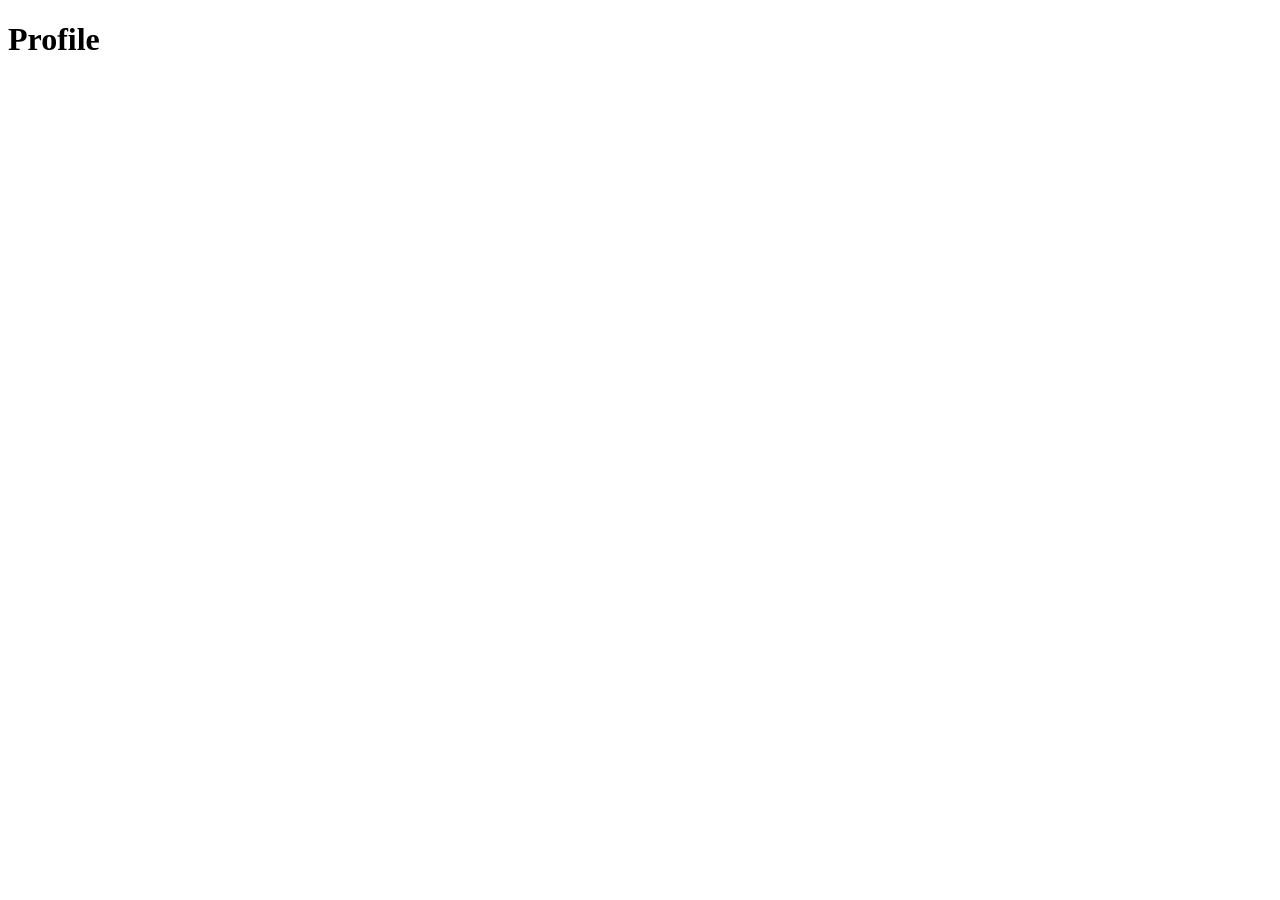
==== profile.html @ 3539e038 "Init the project" ====
<!doctype html>
<html lang="en">
  <head>
    <meta charset="UTF-8" />
    <meta name="viewport" content="width=device-width, initial-scale=1.0" />
    <title>Profile</title>
  </head>
  <body>
    <h1 class="">Profile</h1>
  </body>
</html>
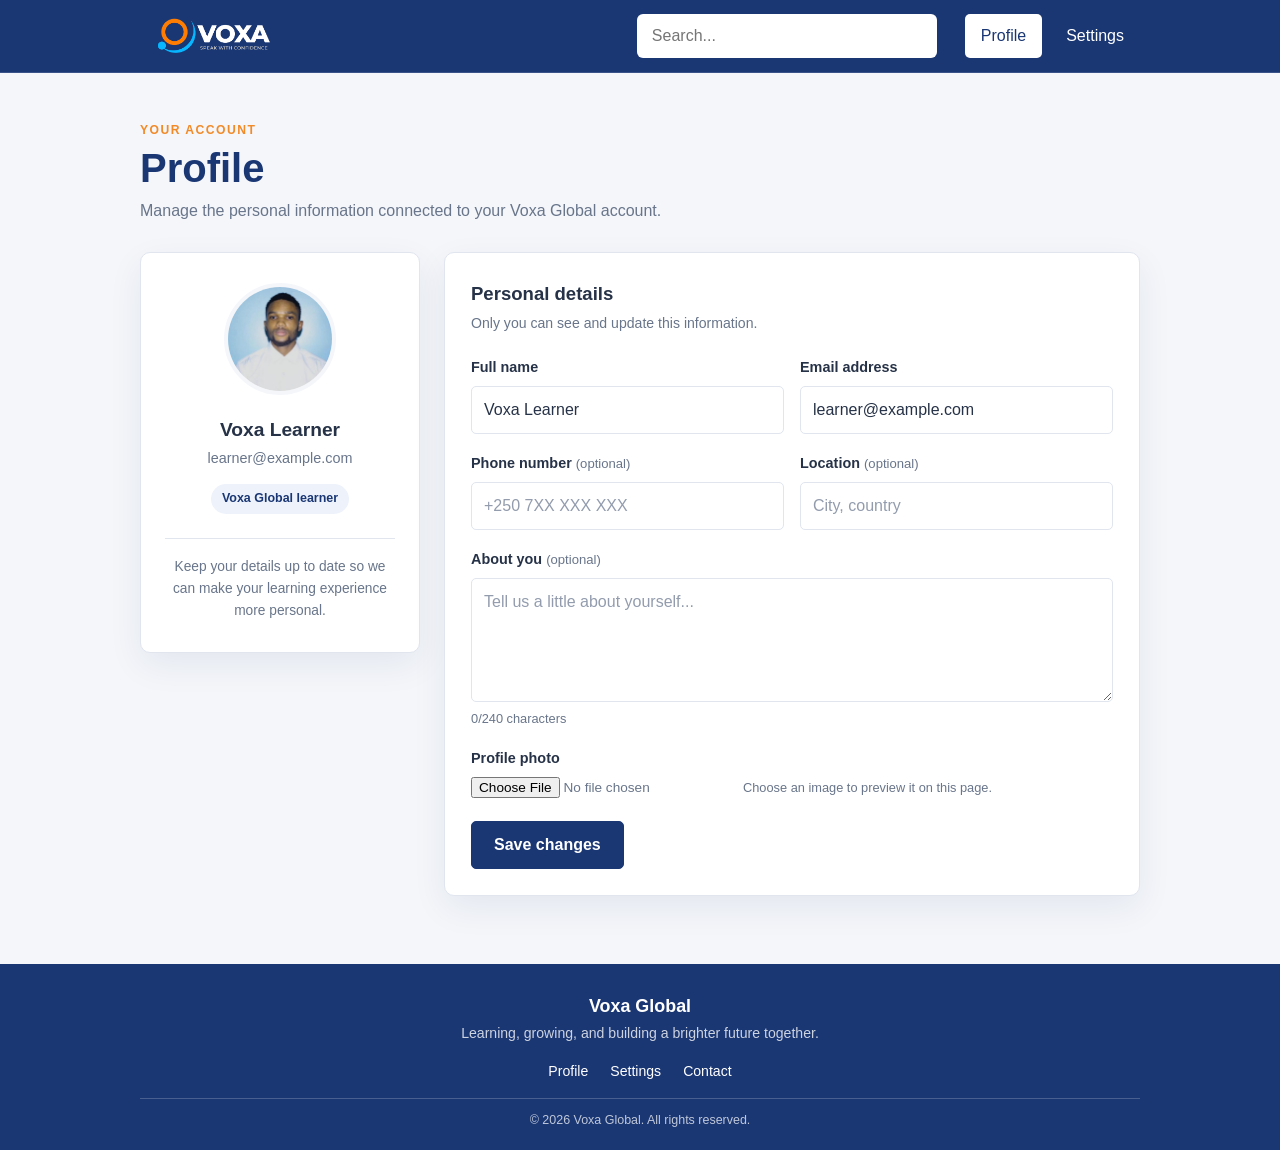
==== commit 67425127: "Adding some JS, Customize all the pages" ====
--- a/profile.html
+++ b/profile.html
@@ -3,9 +3,108 @@
   <head>
     <meta charset="UTF-8" />
     <meta name="viewport" content="width=device-width, initial-scale=1.0" />
-    <title>Profile</title>
+    <meta name="theme-color" content="#1a3774" />
+    <title>Your Profile | Voxa Global</title>
+    <link rel="stylesheet" href="style.css" />
+    <script src="app.js" defer></script>
   </head>
   <body>
-    <h1 class="">Profile</h1>
+    <header class="site-header">
+      <nav class="site-nav" aria-label="Main navigation">
+        <a href="index.html" class="logo" aria-label="Voxa Global home">
+          <img src="./logo.png" alt="Voxa Global" width="150" />
+        </a>
+        <button class="menu-toggle" type="button" aria-expanded="false" aria-controls="nav-content">
+          <span class="sr-only">Toggle navigation</span>
+          <span></span><span></span><span></span>
+        </button>
+        <div class="nav-content" id="nav-content">
+          <form class="header-search" role="search" action="index.html">
+            <label class="sr-only" for="site-search">Search</label>
+            <input id="site-search" type="search" name="q" placeholder="Search..." />
+          </form>
+          <ul class="nav-links">
+            <li><a href="profile.html" aria-current="page">Profile</a></li>
+            <li><a href="settings.html">Settings</a></li>
+          </ul>
+        </div>
+      </nav>
+    </header>
+
+    <main class="page-shell">
+      <section class="page-heading">
+        <p class="eyebrow">YOUR ACCOUNT</p>
+        <h1>Profile</h1>
+        <p>Manage the personal information connected to your Voxa Global account.</p>
+      </section>
+
+      <div class="profile-layout">
+        <aside class="profile-summary panel">
+          <img class="profile-avatar" src="./profile.jpeg" alt="Your profile" data-profile-avatar />
+          <h2 data-profile-name>Voxa Learner</h2>
+          <p data-profile-email>learner@example.com</p>
+          <span class="member-badge">Voxa Global learner</span>
+          <div class="summary-divider"></div>
+          <p class="summary-note">Keep your details up to date so we can make your learning experience more personal.</p>
+        </aside>
+
+        <section class="panel profile-details" aria-labelledby="profile-details-title">
+          <div class="panel-heading">
+            <div>
+              <h2 id="profile-details-title">Personal details</h2>
+              <p>Only you can see and update this information.</p>
+            </div>
+          </div>
+          <form id="profile-form" class="form-grid">
+            <div class="field">
+              <label for="full-name">Full name</label>
+              <input id="full-name" name="fullName" type="text" autocomplete="name" value="Voxa Learner" required maxlength="80" />
+            </div>
+            <div class="field">
+              <label for="email">Email address</label>
+              <input id="email" name="email" type="email" autocomplete="email" value="learner@example.com" required maxlength="120" />
+            </div>
+            <div class="field">
+              <label for="phone">Phone number <span class="optional">(optional)</span></label>
+              <input id="phone" name="phone" type="tel" autocomplete="tel" placeholder="+250 7XX XXX XXX" maxlength="30" />
+            </div>
+            <div class="field">
+              <label for="location">Location <span class="optional">(optional)</span></label>
+              <input id="location" name="location" type="text" autocomplete="address-level2" placeholder="City, country" maxlength="80" />
+            </div>
+            <div class="field field-full">
+              <label for="bio">About you <span class="optional">(optional)</span></label>
+              <textarea id="bio" name="bio" rows="4" maxlength="240" placeholder="Tell us a little about yourself..."></textarea>
+              <span class="field-hint"><span id="bio-count">0</span>/240 characters</span>
+            </div>
+            <div class="field field-full avatar-field">
+              <label for="avatar-upload">Profile photo</label>
+              <div class="avatar-upload-row">
+                <input id="avatar-upload" name="avatar" type="file" accept="image/*" />
+                <span class="field-hint">Choose an image to preview it on this page.</span>
+              </div>
+            </div>
+            <div class="form-actions field-full">
+              <button class="btn btn-primary" type="submit">Save changes</button>
+              <span class="save-status" id="profile-status" role="status" aria-live="polite"></span>
+            </div>
+          </form>
+        </section>
+      </div>
+    </main>
+
+    <footer class="site-footer">
+      <div class="footer-inner">
+        <a href="index.html" class="footer-brand">Voxa Global</a>
+        <p>Learning, growing, and building a brighter future together.</p>
+        <div class="footer-links">
+          <a href="profile.html">Profile</a>
+          <a href="settings.html">Settings</a>
+          <a href="mailto:voxagloballtd@gmail.com">Contact</a>
+        </div>
+        <small>&copy; <span data-current-year></span> Voxa Global. All rights reserved.</small>
+      </div>
+    </footer>
+    <div class="toast" id="toast" role="status" aria-live="polite"></div>
   </body>
 </html>
--- a/style.css
+++ b/style.css
@@ -0,0 +1,747 @@
+* {
+  padding: 0;
+  margin: 0;
+  box-sizing: border-box;
+}
+
+:root {
+  color-scheme: light;
+  --brand: #1a3774;
+  --brand-dark: #122958;
+  --accent: #f28a27;
+  --page: #f4f6fa;
+  --surface: #fff;
+  --text: #263247;
+  --muted: #68758a;
+  --border: #e0e5ee;
+  --input: #fff;
+  --shadow: 0 12px 35px rgba(20, 43, 83, 0.07);
+}
+
+:root[data-theme="dark"] {
+  color-scheme: dark;
+  --page: #111827;
+  --surface: #1d293b;
+  --text: #e8edf5;
+  --muted: #a7b2c3;
+  --border: #344258;
+  --input: #172235;
+  --shadow: 0 12px 35px rgba(0, 0, 0, 0.18);
+}
+
+html {
+  min-height: 100%;
+}
+
+body {
+  min-height: 100vh;
+  display: flex;
+  flex-direction: column;
+  font-family: Arial, sans-serif;
+  background-color: var(--page);
+  color: var(--text);
+  line-height: 1.6;
+}
+
+button,
+input,
+textarea,
+select {
+  font: inherit;
+}
+
+a {
+  color: inherit;
+}
+
+.site-header {
+  width: 100%;
+  background-color: var(--brand);
+  border-bottom: 1px solid rgba(255, 255, 255, 0.14);
+}
+
+.site-nav {
+  position: relative;
+  width: min(100% - 40px, 1000px);
+  min-height: 72px;
+  margin: 0 auto;
+  display: flex;
+  justify-content: space-between;
+  align-items: center;
+  gap: 30px;
+}
+
+.logo {
+  display: inline-flex;
+  align-items: center;
+  flex: 0 0 auto;
+}
+
+.logo img {
+  display: block;
+  width: 150px;
+  max-height: 52px;
+  object-fit: contain;
+}
+
+.nav-content {
+  display: flex;
+  align-items: center;
+  justify-content: flex-end;
+  gap: 28px;
+  flex: 1;
+}
+
+.header-search {
+  width: min(100%, 300px);
+}
+
+.header-search input {
+  width: 100%;
+  min-height: 40px;
+  padding: 8px 14px;
+  border: 1px solid transparent;
+  border-radius: 6px;
+  background: #fff;
+  color: #263247;
+  outline: none;
+}
+
+.header-search input:focus,
+.field input:focus,
+.field textarea:focus,
+.setting-row select:focus {
+  border-color: #5b86d5;
+  box-shadow: 0 0 0 3px rgba(91, 134, 213, 0.18);
+}
+
+.nav-links {
+  display: flex;
+  align-items: center;
+  gap: 8px;
+  list-style: none;
+}
+
+.nav-links a {
+  display: block;
+  padding: 9px 16px;
+  border-radius: 5px;
+  color: #fff;
+  text-decoration: none;
+  transition: background-color 160ms ease, color 160ms ease;
+}
+
+.nav-links a:hover,
+.nav-links a[aria-current="page"] {
+  background: #fff;
+  color: var(--brand);
+}
+
+.menu-toggle {
+  display: none;
+  width: 42px;
+  height: 40px;
+  padding: 9px;
+  border: 1px solid rgba(255, 255, 255, 0.45);
+  border-radius: 5px;
+  background: transparent;
+  cursor: pointer;
+}
+
+.menu-toggle span:not(.sr-only) {
+  display: block;
+  height: 2px;
+  margin: 4px 0;
+  background: #fff;
+}
+
+.page-shell {
+  width: min(100% - 40px, 1000px);
+  margin: 0 auto;
+  padding: 48px 0 68px;
+  flex: 1;
+}
+
+.page-heading {
+  margin-bottom: 28px;
+}
+
+.page-heading .eyebrow {
+  margin-bottom: 4px;
+  color: var(--accent);
+  font-size: 0.76rem;
+  font-weight: 700;
+  letter-spacing: 0.12em;
+}
+
+.page-heading h1 {
+  margin-bottom: 6px;
+  color: var(--brand);
+  font-size: clamp(2rem, 5vw, 2.5rem);
+  line-height: 1.2;
+}
+
+:root[data-theme="dark"] .page-heading h1 {
+  color: #a9c5ff;
+}
+
+.page-heading > p:last-child {
+  color: var(--muted);
+}
+
+.profile-layout {
+  display: grid;
+  grid-template-columns: 280px minmax(0, 1fr);
+  align-items: start;
+  gap: 24px;
+}
+
+.panel {
+  border: 1px solid var(--border);
+  border-radius: 10px;
+  background: var(--surface);
+  box-shadow: var(--shadow);
+}
+
+.profile-summary {
+  padding: 30px 24px;
+  text-align: center;
+}
+
+.profile-avatar {
+  width: 112px;
+  height: 112px;
+  margin-bottom: 12px;
+  border: 4px solid var(--page);
+  border-radius: 50%;
+  object-fit: cover;
+  background: var(--border);
+}
+
+.profile-summary h2 {
+  margin-bottom: 2px;
+  font-size: 1.2rem;
+}
+
+.profile-summary > p {
+  color: var(--muted);
+  font-size: 0.9rem;
+  overflow-wrap: anywhere;
+}
+
+.member-badge {
+  display: inline-block;
+  margin-top: 14px;
+  padding: 5px 11px;
+  border-radius: 20px;
+  background: #edf2fb;
+  color: var(--brand);
+  font-size: 0.78rem;
+  font-weight: 700;
+}
+
+:root[data-theme="dark"] .member-badge {
+  background: #293d5d;
+  color: #c5d6ff;
+}
+
+.summary-divider {
+  height: 1px;
+  margin: 24px 0 17px;
+  background: var(--border);
+}
+
+.profile-summary .summary-note {
+  font-size: 0.86rem;
+}
+
+.profile-details,
+.settings-section {
+  padding: 26px;
+}
+
+.panel-heading {
+  margin-bottom: 22px;
+}
+
+.panel-heading h2 {
+  margin-bottom: 3px;
+  font-size: 1.16rem;
+}
+
+.panel-heading p,
+.field-hint {
+  color: var(--muted);
+  font-size: 0.88rem;
+}
+
+.form-grid {
+  display: grid;
+  grid-template-columns: repeat(2, minmax(0, 1fr));
+  gap: 18px 16px;
+}
+
+.field {
+  display: flex;
+  flex-direction: column;
+  gap: 7px;
+}
+
+.field-full {
+  grid-column: 1 / -1;
+}
+
+.field label,
+.setting-copy strong {
+  font-size: 0.9rem;
+  font-weight: 700;
+}
+
+.optional {
+  color: var(--muted);
+  font-size: 0.82rem;
+  font-weight: 400;
+}
+
+.field input:not([type="file"]),
+.field textarea,
+.setting-row select {
+  width: 100%;
+  min-height: 44px;
+  padding: 10px 12px;
+  border: 1px solid var(--border);
+  border-radius: 5px;
+  outline: none;
+  background: var(--input);
+  color: var(--text);
+  transition: border-color 150ms ease, box-shadow 150ms ease;
+}
+
+.field textarea {
+  min-height: 104px;
+  resize: vertical;
+}
+
+.field input::placeholder,
+.field textarea::placeholder {
+  color: #929cad;
+}
+
+.field-hint {
+  font-size: 0.8rem;
+}
+
+.avatar-upload-row {
+  display: flex;
+  flex-wrap: wrap;
+  align-items: center;
+  gap: 8px 14px;
+}
+
+.avatar-upload-row input {
+  max-width: 100%;
+  color: var(--muted);
+  font-size: 0.85rem;
+}
+
+.form-actions {
+  display: flex;
+  align-items: center;
+  flex-wrap: wrap;
+  gap: 14px;
+  padding-top: 4px;
+}
+
+.btn {
+  min-height: 44px;
+  padding: 10px 22px;
+  border: 1px solid var(--brand);
+  border-radius: 5px;
+  cursor: pointer;
+  font-weight: 700;
+  transition: background-color 160ms ease, transform 160ms ease;
+}
+
+.btn:hover {
+  transform: translateY(-1px);
+}
+
+.btn-primary {
+  background-color: var(--brand);
+  color: #fff;
+}
+
+.btn-primary:hover {
+  background-color: var(--brand-dark);
+}
+
+.save-status {
+  color: #22734b;
+  font-size: 0.88rem;
+}
+
+:root[data-theme="dark"] .save-status {
+  color: #80d7a5;
+}
+
+.settings-shell {
+  max-width: 820px;
+}
+
+.settings-content {
+  display: grid;
+  gap: 18px;
+}
+
+.settings-section {
+  padding: 24px 26px;
+}
+
+.settings-section .panel-heading {
+  margin-bottom: 14px;
+}
+
+.setting-row {
+  min-height: 72px;
+  display: flex;
+  align-items: center;
+  justify-content: space-between;
+  gap: 20px;
+  border-top: 1px solid var(--border);
+  cursor: pointer;
+}
+
+.setting-copy {
+  display: flex;
+  flex-direction: column;
+  gap: 2px;
+}
+
+.setting-copy > span {
+  color: var(--muted);
+  font-size: 0.86rem;
+}
+
+.setting-row select {
+  width: auto;
+  min-width: 140px;
+  min-height: 40px;
+  padding: 7px 30px 7px 10px;
+  cursor: pointer;
+}
+
+.switch {
+  position: relative;
+  display: inline-flex;
+  flex: 0 0 auto;
+  width: 46px;
+  height: 26px;
+}
+
+.switch input {
+  position: absolute;
+  width: 100%;
+  height: 100%;
+  margin: 0;
+  opacity: 0;
+  cursor: pointer;
+}
+
+.switch-track {
+  width: 100%;
+  height: 100%;
+  border-radius: 20px;
+  background: #aab3c1;
+  transition: background 160ms ease;
+}
+
+.switch-track::after {
+  position: absolute;
+  top: 3px;
+  left: 3px;
+  width: 20px;
+  height: 20px;
+  border-radius: 50%;
+  background: #fff;
+  content: "";
+  transition: transform 160ms ease;
+}
+
+.switch input:checked + .switch-track {
+  background: var(--brand);
+}
+
+.switch input:checked + .switch-track::after {
+  transform: translateX(20px);
+}
+
+.switch input:focus-visible + .switch-track {
+  outline: 3px solid rgba(91, 134, 213, 0.5);
+  outline-offset: 2px;
+}
+
+.settings-actions {
+  padding: 0 2px 6px;
+}
+
+.site-footer {
+  margin-top: auto;
+  background: var(--brand);
+  color: #fff;
+}
+
+.footer-inner {
+  width: min(100% - 40px, 1000px);
+  margin: 0 auto;
+  padding: 28px 0 20px;
+  text-align: center;
+}
+
+.footer-brand {
+  display: inline-block;
+  margin-bottom: 2px;
+  color: #fff;
+  font-size: 1.12rem;
+  font-weight: 700;
+  text-decoration: none;
+}
+
+.footer-inner > p {
+  color: rgba(255, 255, 255, 0.78);
+  font-size: 0.88rem;
+}
+
+.footer-links {
+  display: flex;
+  justify-content: center;
+  gap: 22px;
+  margin: 15px 0;
+}
+
+.footer-links a {
+  color: #fff;
+  font-size: 0.88rem;
+  text-decoration: none;
+}
+
+.footer-links a:hover {
+  text-decoration: underline;
+}
+
+.footer-inner small {
+  display: block;
+  padding-top: 12px;
+  border-top: 1px solid rgba(255, 255, 255, 0.2);
+  color: rgba(255, 255, 255, 0.72);
+  font-size: 0.78rem;
+}
+
+.toast {
+  position: fixed;
+  right: 24px;
+  bottom: 24px;
+  z-index: 5;
+  max-width: min(360px, calc(100vw - 32px));
+  padding: 12px 18px;
+  border-radius: 6px;
+  background: #172c52;
+  color: #fff;
+  box-shadow: 0 8px 24px rgba(0, 0, 0, 0.2);
+  opacity: 0;
+  pointer-events: none;
+  transform: translateY(10px);
+  transition: opacity 180ms ease, transform 180ms ease;
+}
+
+.toast.is-visible {
+  opacity: 1;
+  transform: translateY(0);
+}
+
+.sr-only {
+  position: absolute;
+  width: 1px;
+  height: 1px;
+  overflow: hidden;
+  clip: rect(0, 0, 0, 0);
+  white-space: nowrap;
+  clip-path: inset(50%);
+}
+
+/* Preserve the original home page layout with responsive sizing. */
+.container {
+  position: relative;
+  display: flex;
+  justify-content: space-between;
+  gap: 20px;
+  width: min(100% - 40px, 1000px);
+  margin: 20px auto;
+  padding: 20px;
+}
+
+.container > div {
+  flex: 1;
+  min-width: 0;
+  padding: 20px;
+  border-radius: 5px;
+}
+
+.border-bottom {
+  border-bottom: 1px solid var(--border);
+}
+
+.img img {
+  width: 80%;
+}
+
+.container form:not(.header-search) {
+  display: flex;
+  flex-direction: column;
+  gap: 20px;
+}
+
+.container form input,
+.container form textarea {
+  padding: 15px 20px;
+  border: 1px solid var(--border);
+  border-radius: 5px;
+  outline: none;
+  background: var(--input);
+  color: var(--text);
+}
+
+.container form button {
+  padding: 15px 35px;
+  border: none;
+  border-radius: 5px;
+  background-color: var(--brand);
+  color: #fff;
+  cursor: pointer;
+}
+
+.container .left {
+  display: flex;
+  flex-direction: column;
+  gap: 20px;
+}
+
+.btn-secondary {
+  border: 2px solid var(--brand);
+  color: var(--brand);
+  background: transparent;
+}
+
+:root[data-theme="dark"] .btn-secondary {
+  color: #c5d6ff;
+}
+
+@media (max-width: 720px) {
+  .site-nav {
+    min-height: 66px;
+    flex-wrap: wrap;
+    gap: 0;
+  }
+
+  .menu-toggle {
+    display: block;
+  }
+
+  .nav-content {
+    display: none;
+    width: 100%;
+    flex-basis: 100%;
+    align-items: stretch;
+    padding: 0 0 15px;
+  }
+
+  .nav-content.is-open {
+    display: flex;
+    flex-direction: column;
+    gap: 10px;
+  }
+
+  .header-search {
+    width: 100%;
+  }
+
+  .nav-links {
+    flex-direction: column;
+    align-items: stretch;
+  }
+
+  .nav-links a {
+    padding: 9px 12px;
+  }
+
+  .page-shell {
+    padding: 34px 0 48px;
+  }
+
+  .profile-layout {
+    grid-template-columns: 1fr;
+  }
+
+  .profile-summary {
+    padding: 22px;
+  }
+
+  .container {
+    gap: 8px;
+    padding: 12px 0;
+  }
+
+  .container > div {
+    padding: 12px;
+  }
+}
+
+@media (max-width: 520px) {
+  .page-shell,
+  .site-nav,
+  .footer-inner {
+    width: min(100% - 28px, 1000px);
+  }
+
+  .form-grid {
+    grid-template-columns: 1fr;
+  }
+
+  .field-full {
+    grid-column: auto;
+  }
+
+  .profile-details,
+  .settings-section {
+    padding: 20px 17px;
+  }
+
+  .setting-row {
+    align-items: flex-start;
+    padding: 14px 0;
+  }
+
+  .setting-row select {
+    min-width: 112px;
+  }
+
+  .container {
+    flex-direction: column;
+  }
+
+  .img {
+    text-align: center;
+  }
+
+  .img img {
+    width: min(100%, 300px);
+  }
+
+  .footer-links {
+    gap: 16px;
+  }
+
+  .toast {
+    right: 16px;
+    bottom: 16px;
+  }
+}
